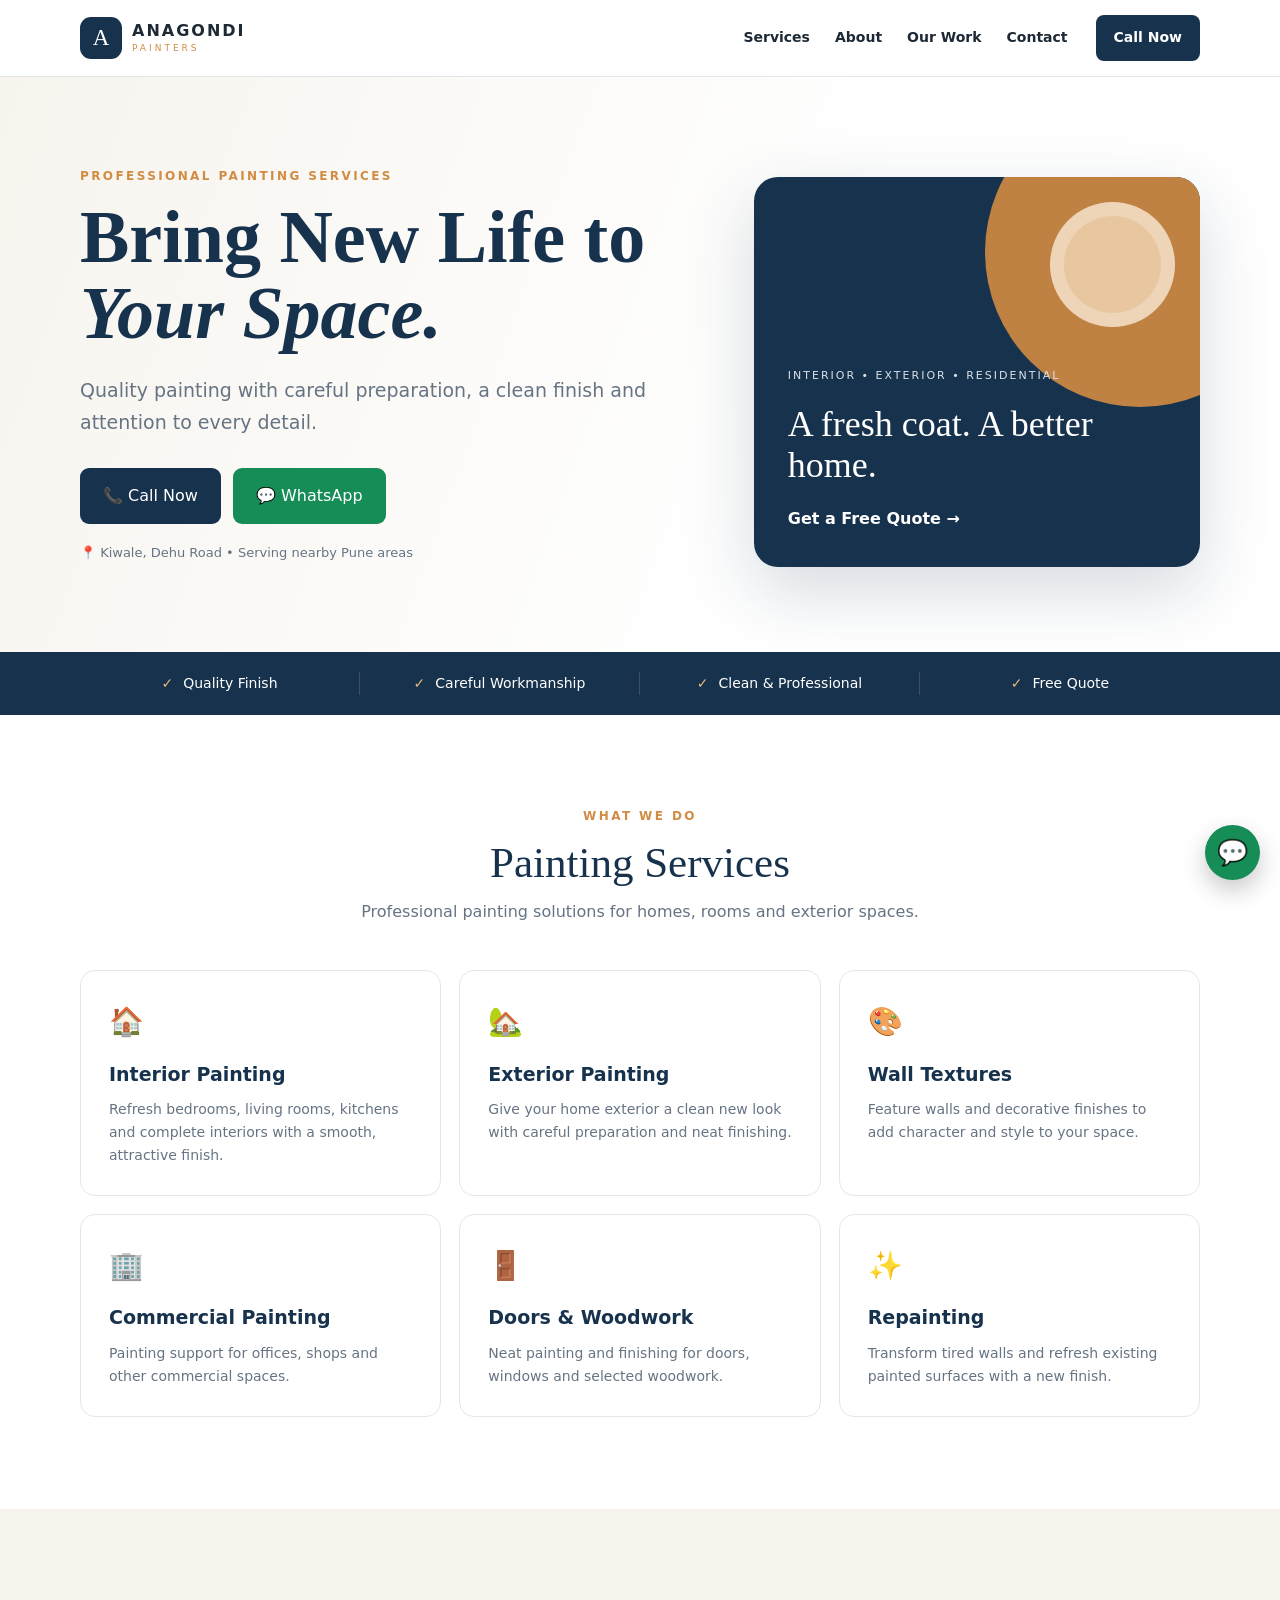
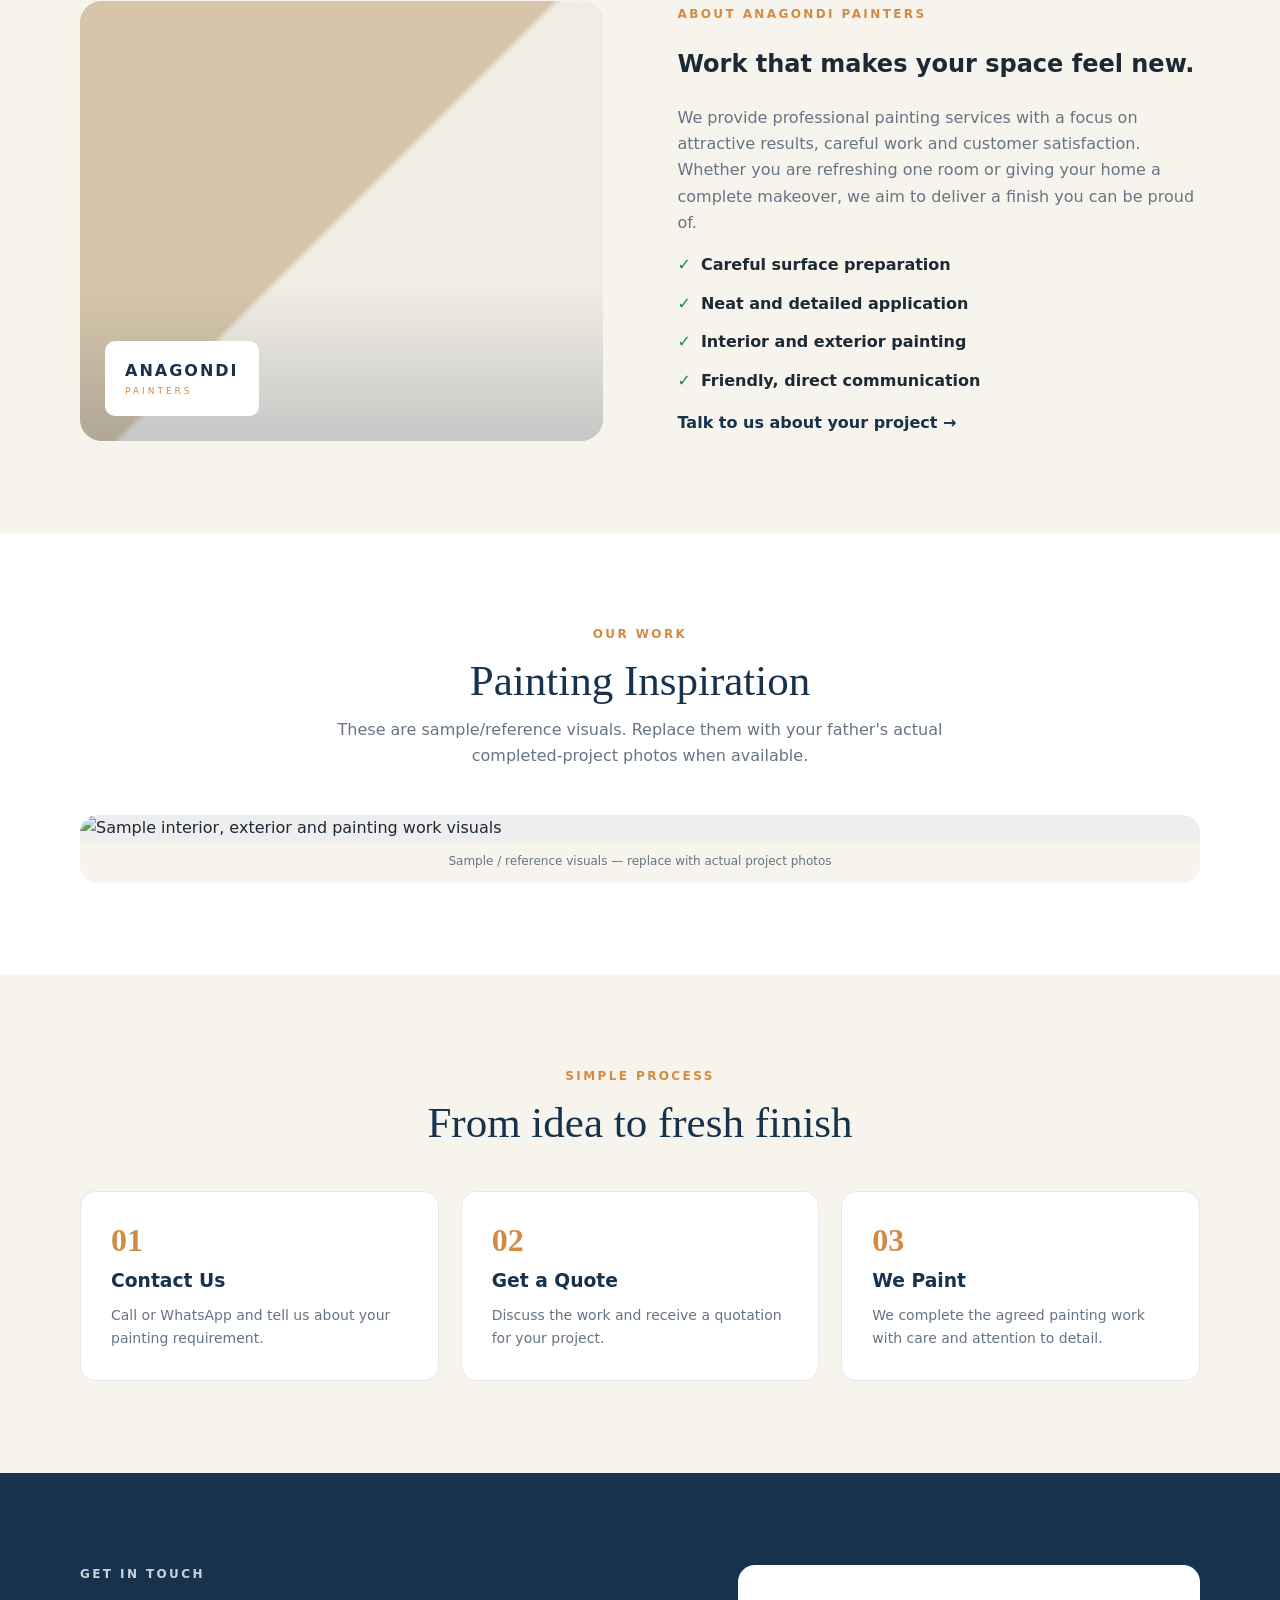
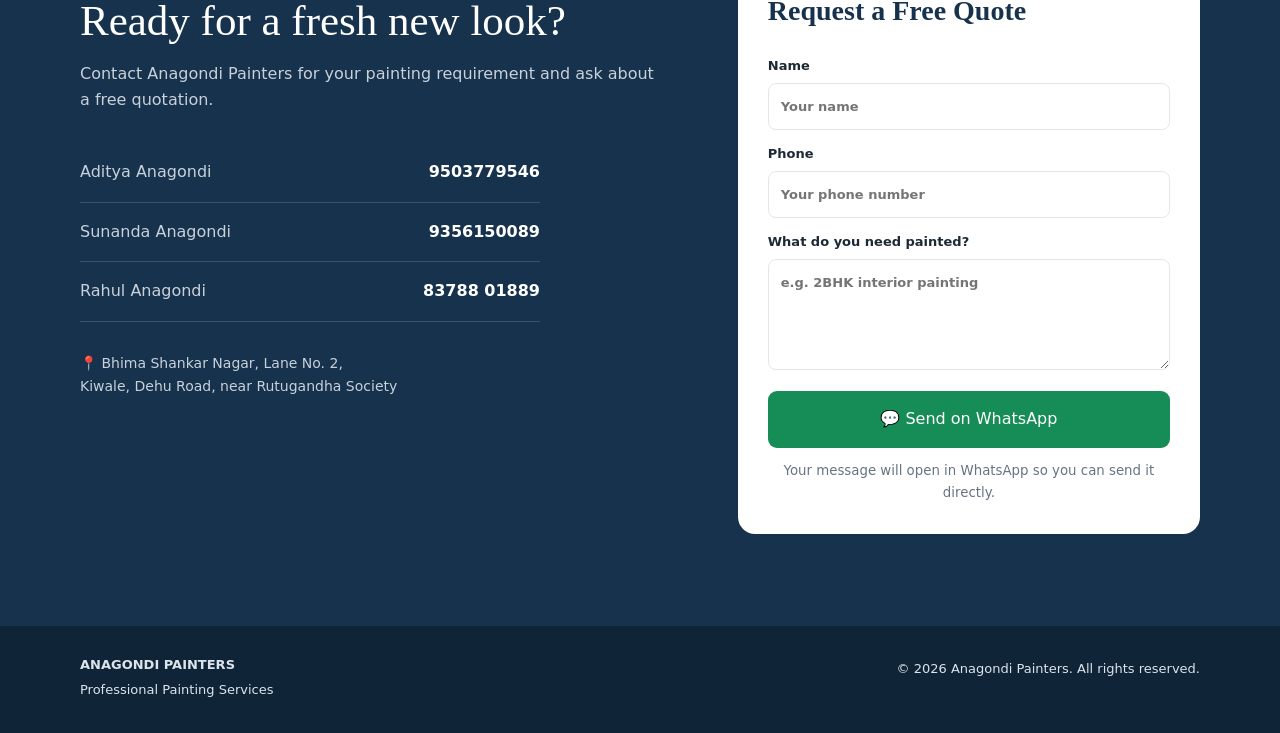
==== index.html @ 4c177e91 "Add files via upload" ====
<!DOCTYPE html>
<html lang="en">
<head>
  <meta charset="UTF-8">
  <meta name="viewport" content="width=device-width, initial-scale=1.0">
  <meta name="theme-color" content="#17324d">
  <meta name="description" content="Anagondi Painters - professional interior and exterior painting services in Kiwale, Dehu Road and nearby Pune areas. Call or WhatsApp for a free quote.">
  <meta name="keywords" content="painters in Kiwale, painters in Dehu Road, house painting Kiwale, interior painting Kiwale, exterior painting Dehu Road, Anagondi Painters">
  <title>Anagondi Painters | Professional Painting Services in Kiwale & Dehu Road</title>
  <link rel="stylesheet" href="style.css">
</head>
<body>
  <header class="topbar">
    <div class="container nav">
      <a class="brand" href="#home" aria-label="Anagondi Painters home">
        <span class="brand-mark">A</span>
        <span><strong>ANAGONDI</strong><small>PAINTERS</small></span>
      </a>
      <nav id="navLinks">
        <a href="#services">Services</a>
        <a href="#about">About</a>
        <a href="#gallery">Our Work</a>
        <a href="#contact">Contact</a>
      </nav>
      <a class="nav-call" href="tel:+918378801889">Call Now</a>
      <button class="menu" aria-label="Open menu" onclick="toggleMenu()">☰</button>
    </div>
  </header>

  <main id="home">
    <section class="hero">
      <div class="container hero-grid">
        <div class="hero-copy">
          <p class="eyebrow">PROFESSIONAL PAINTING SERVICES</p>
          <h1>Bring New Life to <span>Your Space.</span></h1>
          <p class="lead">Quality painting with careful preparation, a clean finish and attention to every detail.</p>
          <div class="hero-actions">
            <a class="btn primary" href="tel:+918378801889">📞 Call Now</a>
            <a class="btn whatsapp" href="https://wa.me/919503779546?text=Hello%20Anagondi%20Painters%2C%20I%20would%20like%20a%20free%20painting%20quotation." target="_blank" rel="noopener">💬 WhatsApp</a>
          </div>
          <p class="location">📍 Kiwale, Dehu Road • Serving nearby Pune areas</p>
        </div>
        <div class="hero-card">
          <div class="paint-swatch"></div>
          <p>INTERIOR • EXTERIOR • RESIDENTIAL</p>
          <h2>A fresh coat. A better home.</h2>
          <a href="#contact">Get a Free Quote →</a>
        </div>
      </div>
    </section>

    <section class="trust">
      <div class="container trust-grid">
        <div><strong>✓</strong><span>Quality Finish</span></div>
        <div><strong>✓</strong><span>Careful Workmanship</span></div>
        <div><strong>✓</strong><span>Clean & Professional</span></div>
        <div><strong>✓</strong><span>Free Quote</span></div>
      </div>
    </section>

    <section id="services" class="section">
      <div class="container">
        <div class="section-head">
          <p class="eyebrow">WHAT WE DO</p>
          <h2>Painting Services</h2>
          <p>Professional painting solutions for homes, rooms and exterior spaces.</p>
        </div>
        <div class="cards">
          <article class="card"><div class="icon">🏠</div><h3>Interior Painting</h3><p>Refresh bedrooms, living rooms, kitchens and complete interiors with a smooth, attractive finish.</p></article>
          <article class="card"><div class="icon">🏡</div><h3>Exterior Painting</h3><p>Give your home exterior a clean new look with careful preparation and neat finishing.</p></article>
          <article class="card"><div class="icon">🎨</div><h3>Wall Textures</h3><p>Feature walls and decorative finishes to add character and style to your space.</p></article>
          <article class="card"><div class="icon">🏢</div><h3>Commercial Painting</h3><p>Painting support for offices, shops and other commercial spaces.</p></article>
          <article class="card"><div class="icon">🚪</div><h3>Doors & Woodwork</h3><p>Neat painting and finishing for doors, windows and selected woodwork.</p></article>
          <article class="card"><div class="icon">✨</div><h3>Repainting</h3><p>Transform tired walls and refresh existing painted surfaces with a new finish.</p></article>
        </div>
      </div>
    </section>

    <section id="about" class="section soft">
      <div class="container about-grid">
        <div class="about-image">
          <div class="paint-wall"></div>
          <div class="about-badge"><strong>ANAGONDI</strong><span>PAINTERS</span></div>
        </div>
        <div>
          <p class="eyebrow">ABOUT ANAGONDI PAINTERS</p>
          <h2>Work that makes your space feel new.</h2>
          <p>We provide professional painting services with a focus on attractive results, careful work and customer satisfaction. Whether you are refreshing one room or giving your home a complete makeover, we aim to deliver a finish you can be proud of.</p>
          <ul class="check-list">
            <li>Careful surface preparation</li>
            <li>Neat and detailed application</li>
            <li>Interior and exterior painting</li>
            <li>Friendly, direct communication</li>
          </ul>
          <a class="text-link" href="#contact">Talk to us about your project →</a>
        </div>
      </div>
    </section>

    <section id="gallery" class="section">
      <div class="container">
        <div class="section-head">
          <p class="eyebrow">OUR WORK</p>
          <h2>Painting Inspiration</h2>
          <p>These are sample/reference visuals. Replace them with your father's actual completed-project photos when available.</p>
        </div>
        <div class="gallery-note">
          <img src="images/sample-projects.png" alt="Sample interior, exterior and painting work visuals">
        </div>
      </div>
    </section>

    <section class="process section soft">
      <div class="container">
        <div class="section-head">
          <p class="eyebrow">SIMPLE PROCESS</p>
          <h2>From idea to fresh finish</h2>
        </div>
        <div class="steps">
          <div class="step"><span>01</span><h3>Contact Us</h3><p>Call or WhatsApp and tell us about your painting requirement.</p></div>
          <div class="step"><span>02</span><h3>Get a Quote</h3><p>Discuss the work and receive a quotation for your project.</p></div>
          <div class="step"><span>03</span><h3>We Paint</h3><p>We complete the agreed painting work with care and attention to detail.</p></div>
        </div>
      </div>
    </section>

    <section id="contact" class="contact section">
      <div class="container contact-grid">
        <div>
          <p class="eyebrow">GET IN TOUCH</p>
          <h2>Ready for a fresh new look?</h2>
          <p>Contact Anagondi Painters for your painting requirement and ask about a free quotation.</p>
          <div class="contact-list">
            <a href="tel:+919503779546"><span>Aditya Anagondi</span><strong>9503779546</strong></a>
            <a href="tel:+919356150089"><span>Sunanda Anagondi</span><strong>9356150089</strong></a>
            <a href="tel:+918378801889"><span>Rahul Anagondi</span><strong>83788 01889</strong></a>
          </div>
          <p class="address">📍 Bhima Shankar Nagar, Lane No. 2,<br>Kiwale, Dehu Road, near Rutugandha Society</p>
        </div>
        <div class="quote-card">
          <h3>Request a Free Quote</h3>
          <form onsubmit="sendQuote(event)">
            <label>Name<input id="name" required placeholder="Your name"></label>
            <label>Phone<input id="phone" required type="tel" placeholder="Your phone number"></label>
            <label>What do you need painted?<textarea id="message" required rows="4" placeholder="e.g. 2BHK interior painting"></textarea></label>
            <button class="btn whatsapp full" type="submit">💬 Send on WhatsApp</button>
          </form>
          <small>Your message will open in WhatsApp so you can send it directly.</small>
        </div>
      </div>
    </section>
  </main>

  <footer>
    <div class="container footer-grid">
      <div><strong>ANAGONDI PAINTERS</strong><p>Professional Painting Services</p></div>
      <div><p>© <span id="year"></span> Anagondi Painters. All rights reserved.</p></div>
    </div>
  </footer>

  <a class="floating-wa" href="https://wa.me/919503779546?text=Hello%20Anagondi%20Painters%2C%20I%20would%20like%20to%20ask%20about%20painting%20services." target="_blank" rel="noopener" aria-label="WhatsApp Anagondi Painters">💬</a>

  <script>
    function toggleMenu() {
      document.getElementById('navLinks').classList.toggle('open');
    }
    function sendQuote(e) {
      e.preventDefault();
      const name = document.getElementById('name').value.trim();
      const phone = document.getElementById('phone').value.trim();
      const message = document.getElementById('message').value.trim();
      const text = `Hello Anagondi Painters, my name is ${name}. My phone number is ${phone}. I need painting work for: ${message}. I would like a quotation.`;
      window.open('https://wa.me/919503779546?text=' + encodeURIComponent(text), '_blank');
    }
    document.getElementById('year').textContent = new Date().getFullYear();
    document.querySelectorAll('#navLinks a').forEach(a => a.addEventListener('click', () => document.getElementById('navLinks').classList.remove('open')));
  </script>
</body>
</html>
---- style.css ----
:root{
  --navy:#17324d; --ink:#1d2935; --muted:#667483; --cream:#f7f4ee;
  --white:#fff; --line:#e4e7ea; --accent:#d28b42; --green:#168c57;
}
*{box-sizing:border-box}html{scroll-behavior:smooth}body{margin:0;font-family:Inter,ui-sans-serif,system-ui,-apple-system,BlinkMacSystemFont,"Segoe UI",sans-serif;color:var(--ink);background:var(--white);line-height:1.65}
a{text-decoration:none;color:inherit}.container{width:min(1120px,92%);margin:auto}
.topbar{position:sticky;top:0;z-index:20;background:rgba(255,255,255,.96);backdrop-filter:blur(12px);border-bottom:1px solid var(--line)}
.nav{height:76px;display:flex;align-items:center;gap:28px}.brand{display:flex;align-items:center;gap:10px;margin-right:auto}.brand-mark{width:42px;height:42px;border-radius:11px;background:var(--navy);color:#fff;display:grid;place-items:center;font-family:Georgia,serif;font-size:23px}.brand span:last-child{display:flex;flex-direction:column;line-height:1}.brand strong{font-size:16px;letter-spacing:2px}.brand small{font-size:9px;letter-spacing:3px;color:var(--accent);margin-top:5px}
nav{display:flex;gap:25px;font-size:14px;font-weight:600}nav a:hover{color:var(--accent)}.nav-call{background:var(--navy);color:#fff;padding:11px 18px;border-radius:8px;font-weight:700;font-size:14px}.menu{display:none;border:0;background:none;font-size:25px}
.hero{background:linear-gradient(110deg,#f7f4ee 0%,#fff 62%);padding:90px 0 75px;overflow:hidden}.hero-grid{display:grid;grid-template-columns:1.15fr .85fr;gap:70px;align-items:center}.eyebrow{font-size:12px;letter-spacing:2.4px;font-weight:800;color:var(--accent);margin:0 0 12px}.hero h1{font:600 clamp(45px,6vw,74px)/1.03 Georgia,serif;margin:0 0 24px;color:var(--navy);max-width:720px}.hero h1 span{font-style:italic}.lead{font-size:19px;color:var(--muted);max-width:600px}.hero-actions{display:flex;gap:12px;flex-wrap:wrap;margin:30px 0 18px}.btn{display:inline-flex;justify-content:center;align-items:center;gap:7px;padding:14px 22px;border-radius:9px;font-weight:800;border:1px solid transparent;cursor:pointer;font:inherit}.primary{background:var(--navy);color:#fff}.whatsapp{background:var(--green);color:#fff}.location{font-size:13px;color:var(--muted)}
.hero-card{min-height:390px;border-radius:24px;background:var(--navy);color:#fff;padding:34px;display:flex;flex-direction:column;justify-content:flex-end;position:relative;overflow:hidden;box-shadow:0 24px 70px rgba(23,50,77,.18)}.hero-card:before{content:"";position:absolute;width:310px;height:310px;border-radius:50%;background:var(--accent);opacity:.9;right:-95px;top:-80px}.paint-swatch{position:absolute;right:25px;top:25px;width:125px;height:125px;border-radius:50%;border:14px solid rgba(255,255,255,.25);background:#e8c69f}.hero-card p,.hero-card h2,.hero-card a{position:relative}.hero-card p{font-size:11px;letter-spacing:2px;color:#d9e1e8}.hero-card h2{font:500 36px/1.15 Georgia,serif;max-width:350px;margin:8px 0 20px}.hero-card a{font-weight:800}
.trust{background:var(--navy);color:#fff}.trust-grid{display:grid;grid-template-columns:repeat(4,1fr);padding:20px 0}.trust-grid div{display:flex;align-items:center;justify-content:center;gap:10px;border-right:1px solid rgba(255,255,255,.15);font-size:14px}.trust-grid div:last-child{border:0}.trust-grid strong{color:#e6b879}
.section{padding:92px 0}.soft{background:var(--cream)}.section-head{text-align:center;max-width:680px;margin:0 auto 45px}.section-head h2,.contact h2{font:500 43px/1.1 Georgia,serif;color:var(--navy);margin:0 0 13px}.section-head p:last-child{color:var(--muted);margin:0}
.cards{display:grid;grid-template-columns:repeat(3,1fr);gap:18px}.card{border:1px solid var(--line);border-radius:15px;padding:28px;background:#fff;transition:.2s}.card:hover{transform:translateY(-4px);box-shadow:0 16px 35px rgba(0,0,0,.07)}.icon{font-size:28px;margin-bottom:13px}.card h3{margin:0 0 8px;color:var(--navy);font-size:19px}.card p{margin:0;color:var(--muted);font-size:14px}
.about-grid{display:grid;grid-template-columns:1fr 1fr;gap:75px;align-items:center}.about-image{height:440px;border-radius:22px;background:#d8c8b0;position:relative;overflow:hidden}.paint-wall{position:absolute;inset:0;background:linear-gradient(135deg,#d6c5aa 0 49%,#f1ece4 50% 100%)}.paint-wall:after{content:"";position:absolute;left:0;bottom:0;width:100%;height:35%;background:linear-gradient(0deg,rgba(23,50,77,.2),transparent)}.about-badge{position:absolute;bottom:25px;left:25px;background:#fff;padding:17px 20px;border-radius:10px;display:flex;flex-direction:column}.about-badge strong{letter-spacing:2px;color:var(--navy)}.about-badge span{font-size:9px;letter-spacing:3px;color:var(--accent)}.about-grid p:not(.eyebrow){color:var(--muted)}.check-list{padding:0;list-style:none}.check-list li{margin:12px 0;font-weight:600}.check-list li:before{content:"✓";color:var(--green);font-weight:900;margin-right:10px}.text-link{font-weight:800;color:var(--navy)}
.gallery-note{border-radius:18px;overflow:hidden;background:#eee}.gallery-note img{display:block;width:100%;height:auto}.gallery-note:after{content:"Sample / reference visuals — replace with actual project photos";display:block;text-align:center;padding:11px;color:#667483;background:#f7f4ee;font-size:12px}
.steps{display:grid;grid-template-columns:repeat(3,1fr);gap:22px}.step{background:#fff;border:1px solid var(--line);padding:30px;border-radius:15px}.step span{font:700 32px Georgia,serif;color:var(--accent)}.step h3{color:var(--navy);margin:7px 0}.step p{color:var(--muted);margin:0;font-size:14px}
.contact{background:var(--navy);color:#fff}.contact h2{color:#fff}.contact-grid{display:grid;grid-template-columns:1fr .8fr;gap:80px;align-items:start}.contact p{color:#c8d1d9}.contact-list{margin:30px 0}.contact-list a{display:flex;justify-content:space-between;max-width:460px;padding:16px 0;border-bottom:1px solid rgba(255,255,255,.15)}.contact-list span{color:#c8d1d9}.contact-list strong{color:#fff}.address{font-size:14px}.quote-card{background:#fff;color:var(--ink);padding:30px;border-radius:17px}.quote-card h3{color:var(--navy);font:600 28px Georgia,serif;margin-top:0}.quote-card label{display:block;font-size:13px;font-weight:700;margin:13px 0}.quote-card input,.quote-card textarea{display:block;width:100%;margin-top:6px;padding:12px;border:1px solid var(--line);border-radius:8px;font:inherit}.full{width:100%;margin-top:8px}.quote-card small{display:block;color:var(--muted);margin-top:12px;text-align:center}
footer{background:#102438;color:#dce4eb;padding:28px 0}.footer-grid{display:flex;justify-content:space-between;gap:20px;font-size:13px}.footer-grid p{margin:4px 0}.floating-wa{position:fixed;right:20px;bottom:20px;width:55px;height:55px;border-radius:50%;background:var(--green);color:#fff;display:grid;place-items:center;font-size:25px;box-shadow:0 10px 25px rgba(0,0,0,.22);z-index:30}
@media(max-width:820px){.nav{height:68px}.nav-call{display:none}.menu{display:block}nav{display:none;position:absolute;top:68px;left:0;right:0;background:#fff;padding:15px 5%;flex-direction:column;gap:14px;border-bottom:1px solid var(--line)}nav.open{display:flex}.hero{padding:65px 0 55px}.hero-grid,.about-grid,.contact-grid{grid-template-columns:1fr;gap:40px}.hero-card{min-height:300px}.cards{grid-template-columns:repeat(2,1fr)}.trust-grid{grid-template-columns:repeat(2,1fr)}.trust-grid div{padding:10px;border-bottom:1px solid rgba(255,255,255,.15)}.section{padding:70px 0}.steps{grid-template-columns:1fr}.about-image{height:330px}.contact-grid{gap:30px}}
@media(max-width:560px){.brand strong{font-size:14px}.cards{grid-template-columns:1fr}.hero h1{font-size:45px}.hero-card h2{font-size:30px}.section-head h2,.contact h2{font-size:36px}.footer-grid{flex-direction:column}.contact-list a{display:block}.contact-list strong{display:block;margin-top:3px}}
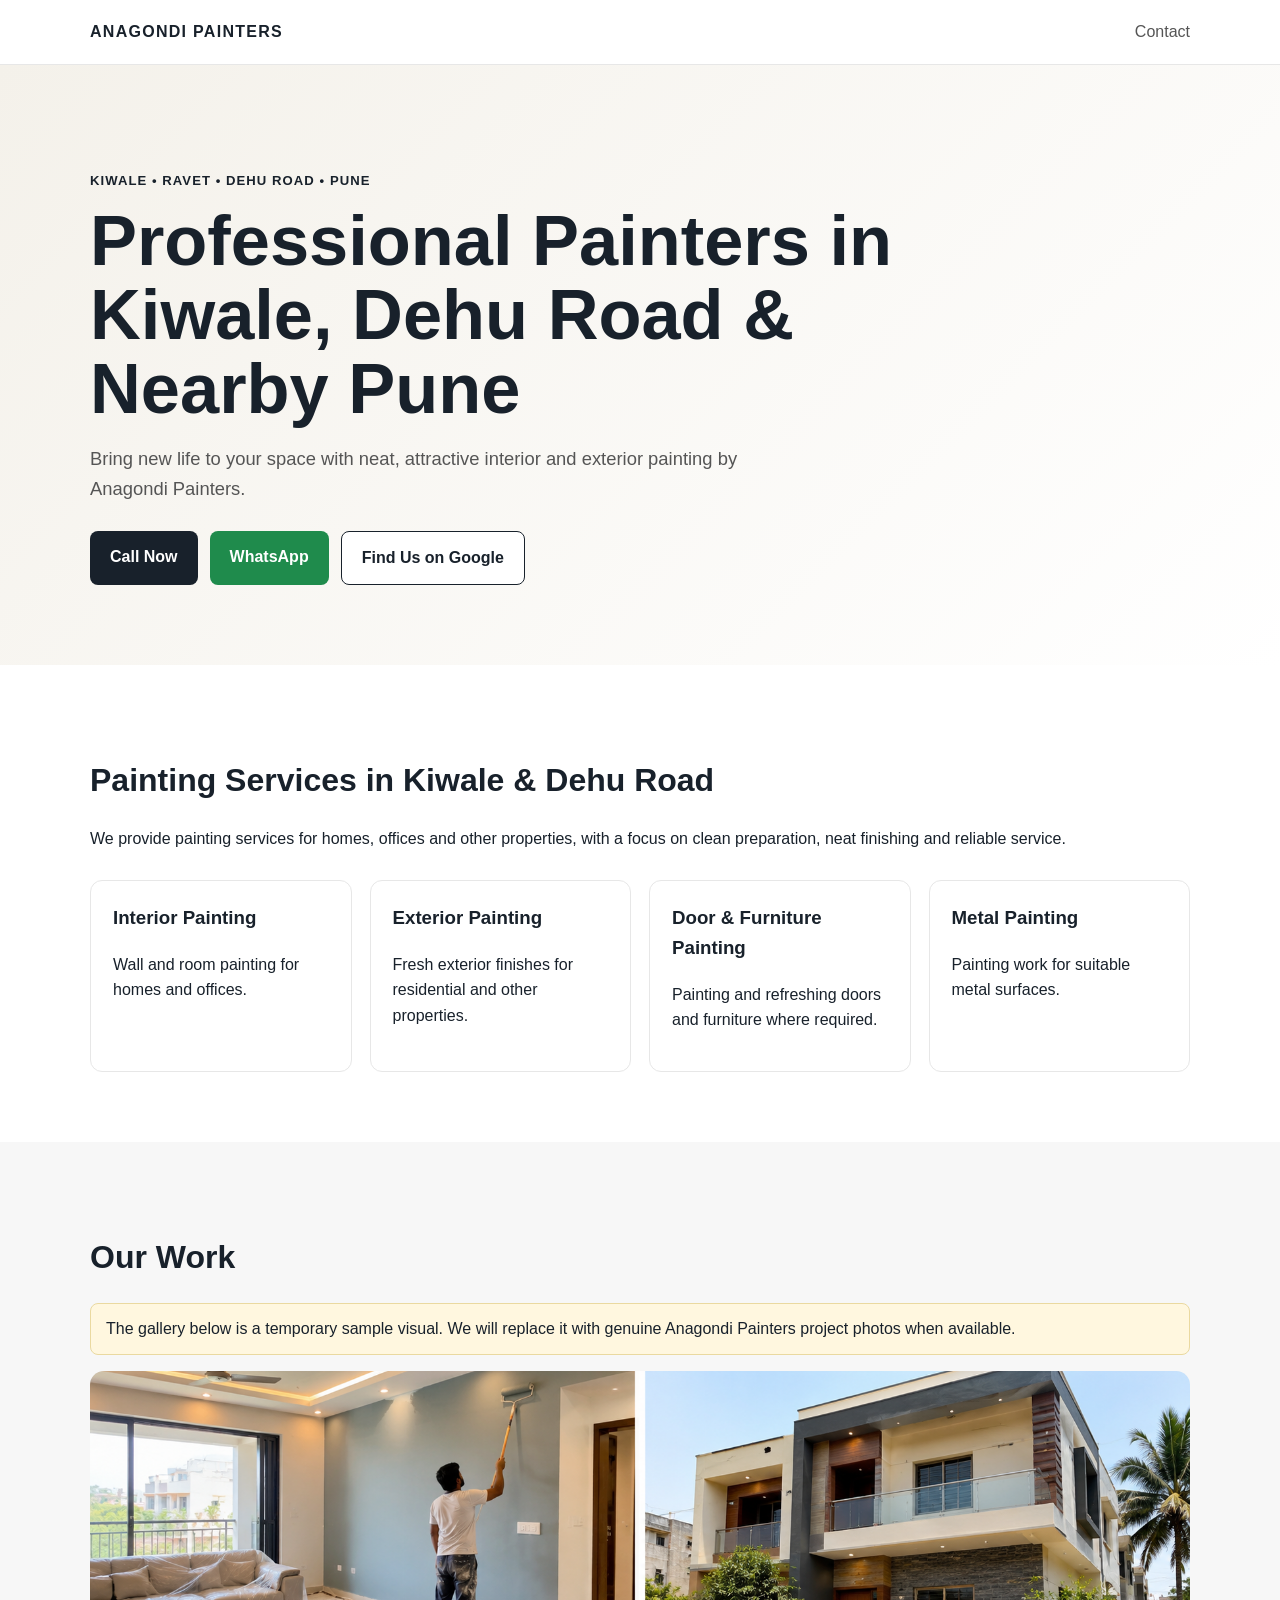
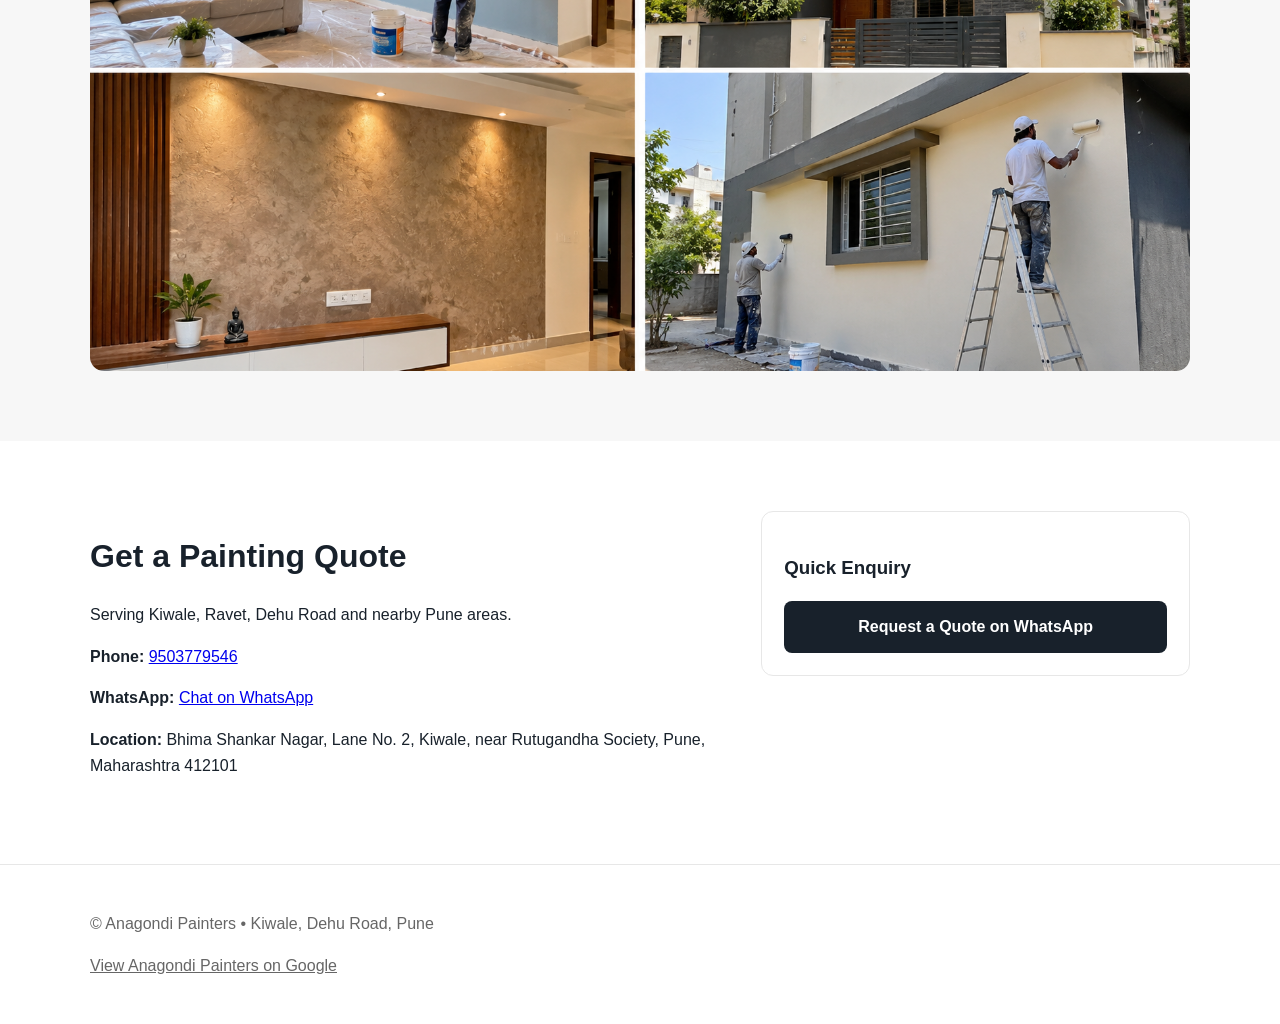
==== commit 3edffcbc: "Add files via upload" ====
--- a/index.html
+++ b/index.html
@@ -1,179 +1,35 @@
-<!DOCTYPE html>
-<html lang="en">
+<!doctype html>
+<html lang="en-IN">
 <head>
-  <meta charset="UTF-8">
-  <meta name="viewport" content="width=device-width, initial-scale=1.0">
-  <meta name="theme-color" content="#17324d">
-  <meta name="description" content="Anagondi Painters - professional interior and exterior painting services in Kiwale, Dehu Road and nearby Pune areas. Call or WhatsApp for a free quote.">
-  <meta name="keywords" content="painters in Kiwale, painters in Dehu Road, house painting Kiwale, interior painting Kiwale, exterior painting Dehu Road, Anagondi Painters">
-  <title>Anagondi Painters | Professional Painting Services in Kiwale & Dehu Road</title>
-  <link rel="stylesheet" href="style.css">
+<meta charset="utf-8"><meta name="viewport" content="width=device-width, initial-scale=1">
+<title>Anagondi Painters | Interior & Exterior Painters in Kiwale, Dehu Road, Pune</title>
+<meta name="description" content="Anagondi Painters provides professional interior and exterior painting services in Kiwale, Ravet, Dehu Road and nearby Pune areas. Call or WhatsApp for a painting quotation.">
+<meta name="keywords" content="Anagondi Painters, painters in Kiwale, painters in Dehu Road, painters in Ravet, painting services Kiwale, interior painting Pune, exterior painting Pune, house painting Kiwale, wall painting Dehu Road">
+<meta name="robots" content="index, follow">
+<link rel="canonical" href="https://adityaaras563-arch.github.io/anagondi-painters/">
+<meta property="og:title" content="Anagondi Painters | Kiwale, Dehu Road, Pune">
+<meta property="og:description" content="Professional interior and exterior painting services in Kiwale, Ravet, Dehu Road and nearby Pune areas.">
+<meta property="og:type" content="website">
+<meta property="og:url" content="https://adityaaras563-arch.github.io/anagondi-painters/">
+<meta property="og:image" content="https://adityaaras563-arch.github.io/anagondi-painters/sample-projects.png">
+<link rel="stylesheet" href="style.css">
+<script type="application/ld+json">
+{"@context":"https://schema.org","@type":"LocalBusiness","name":"Anagondi Painters","url":"https://adityaaras563-arch.github.io/anagondi-painters/","telephone":"+91-9503779546","description":"Professional interior and exterior painting services in Kiwale, Ravet, Dehu Road and nearby Pune areas.","image":"https://adityaaras563-arch.github.io/anagondi-painters/sample-projects.png","areaServed":[{"@type":"Place","name":"Kiwale"},{"@type":"Place","name":"Ravet"},{"@type":"Place","name":"Dehu Road"},{"@type":"City","name":"Pune"}],"address":{"@type":"PostalAddress","streetAddress":"Bhima Shankar Nagar, Lane No. 2, Kiwale, near Rutugandha Society","addressLocality":"Pune","postalCode":"412101","addressRegion":"Maharashtra","addressCountry":"IN"},"sameAs":["https://www.google.com/search?q=Anagondi+Painters+Kiwale"]}
+</script>
 </head>
 <body>
-  <header class="topbar">
-    <div class="container nav">
-      <a class="brand" href="#home" aria-label="Anagondi Painters home">
-        <span class="brand-mark">A</span>
-        <span><strong>ANAGONDI</strong><small>PAINTERS</small></span>
-      </a>
-      <nav id="navLinks">
-        <a href="#services">Services</a>
-        <a href="#about">About</a>
-        <a href="#gallery">Our Work</a>
-        <a href="#contact">Contact</a>
-      </nav>
-      <a class="nav-call" href="tel:+918378801889">Call Now</a>
-      <button class="menu" aria-label="Open menu" onclick="toggleMenu()">☰</button>
-    </div>
-  </header>
-
-  <main id="home">
-    <section class="hero">
-      <div class="container hero-grid">
-        <div class="hero-copy">
-          <p class="eyebrow">PROFESSIONAL PAINTING SERVICES</p>
-          <h1>Bring New Life to <span>Your Space.</span></h1>
-          <p class="lead">Quality painting with careful preparation, a clean finish and attention to every detail.</p>
-          <div class="hero-actions">
-            <a class="btn primary" href="tel:+918378801889">📞 Call Now</a>
-            <a class="btn whatsapp" href="https://wa.me/919503779546?text=Hello%20Anagondi%20Painters%2C%20I%20would%20like%20a%20free%20painting%20quotation." target="_blank" rel="noopener">💬 WhatsApp</a>
-          </div>
-          <p class="location">📍 Kiwale, Dehu Road • Serving nearby Pune areas</p>
-        </div>
-        <div class="hero-card">
-          <div class="paint-swatch"></div>
-          <p>INTERIOR • EXTERIOR • RESIDENTIAL</p>
-          <h2>A fresh coat. A better home.</h2>
-          <a href="#contact">Get a Free Quote →</a>
-        </div>
-      </div>
-    </section>
-
-    <section class="trust">
-      <div class="container trust-grid">
-        <div><strong>✓</strong><span>Quality Finish</span></div>
-        <div><strong>✓</strong><span>Careful Workmanship</span></div>
-        <div><strong>✓</strong><span>Clean & Professional</span></div>
-        <div><strong>✓</strong><span>Free Quote</span></div>
-      </div>
-    </section>
-
-    <section id="services" class="section">
-      <div class="container">
-        <div class="section-head">
-          <p class="eyebrow">WHAT WE DO</p>
-          <h2>Painting Services</h2>
-          <p>Professional painting solutions for homes, rooms and exterior spaces.</p>
-        </div>
-        <div class="cards">
-          <article class="card"><div class="icon">🏠</div><h3>Interior Painting</h3><p>Refresh bedrooms, living rooms, kitchens and complete interiors with a smooth, attractive finish.</p></article>
-          <article class="card"><div class="icon">🏡</div><h3>Exterior Painting</h3><p>Give your home exterior a clean new look with careful preparation and neat finishing.</p></article>
-          <article class="card"><div class="icon">🎨</div><h3>Wall Textures</h3><p>Feature walls and decorative finishes to add character and style to your space.</p></article>
-          <article class="card"><div class="icon">🏢</div><h3>Commercial Painting</h3><p>Painting support for offices, shops and other commercial spaces.</p></article>
-          <article class="card"><div class="icon">🚪</div><h3>Doors & Woodwork</h3><p>Neat painting and finishing for doors, windows and selected woodwork.</p></article>
-          <article class="card"><div class="icon">✨</div><h3>Repainting</h3><p>Transform tired walls and refresh existing painted surfaces with a new finish.</p></article>
-        </div>
-      </div>
-    </section>
-
-    <section id="about" class="section soft">
-      <div class="container about-grid">
-        <div class="about-image">
-          <div class="paint-wall"></div>
-          <div class="about-badge"><strong>ANAGONDI</strong><span>PAINTERS</span></div>
-        </div>
-        <div>
-          <p class="eyebrow">ABOUT ANAGONDI PAINTERS</p>
-          <h2>Work that makes your space feel new.</h2>
-          <p>We provide professional painting services with a focus on attractive results, careful work and customer satisfaction. Whether you are refreshing one room or giving your home a complete makeover, we aim to deliver a finish you can be proud of.</p>
-          <ul class="check-list">
-            <li>Careful surface preparation</li>
-            <li>Neat and detailed application</li>
-            <li>Interior and exterior painting</li>
-            <li>Friendly, direct communication</li>
-          </ul>
-          <a class="text-link" href="#contact">Talk to us about your project →</a>
-        </div>
-      </div>
-    </section>
-
-    <section id="gallery" class="section">
-      <div class="container">
-        <div class="section-head">
-          <p class="eyebrow">OUR WORK</p>
-          <h2>Painting Inspiration</h2>
-          <p>These are sample/reference visuals. Replace them with your father's actual completed-project photos when available.</p>
-        </div>
-        <div class="gallery-note">
-          <img src="images/sample-projects.png" alt="Sample interior, exterior and painting work visuals">
-        </div>
-      </div>
-    </section>
-
-    <section class="process section soft">
-      <div class="container">
-        <div class="section-head">
-          <p class="eyebrow">SIMPLE PROCESS</p>
-          <h2>From idea to fresh finish</h2>
-        </div>
-        <div class="steps">
-          <div class="step"><span>01</span><h3>Contact Us</h3><p>Call or WhatsApp and tell us about your painting requirement.</p></div>
-          <div class="step"><span>02</span><h3>Get a Quote</h3><p>Discuss the work and receive a quotation for your project.</p></div>
-          <div class="step"><span>03</span><h3>We Paint</h3><p>We complete the agreed painting work with care and attention to detail.</p></div>
-        </div>
-      </div>
-    </section>
-
-    <section id="contact" class="contact section">
-      <div class="container contact-grid">
-        <div>
-          <p class="eyebrow">GET IN TOUCH</p>
-          <h2>Ready for a fresh new look?</h2>
-          <p>Contact Anagondi Painters for your painting requirement and ask about a free quotation.</p>
-          <div class="contact-list">
-            <a href="tel:+919503779546"><span>Aditya Anagondi</span><strong>9503779546</strong></a>
-            <a href="tel:+919356150089"><span>Sunanda Anagondi</span><strong>9356150089</strong></a>
-            <a href="tel:+918378801889"><span>Rahul Anagondi</span><strong>83788 01889</strong></a>
-          </div>
-          <p class="address">📍 Bhima Shankar Nagar, Lane No. 2,<br>Kiwale, Dehu Road, near Rutugandha Society</p>
-        </div>
-        <div class="quote-card">
-          <h3>Request a Free Quote</h3>
-          <form onsubmit="sendQuote(event)">
-            <label>Name<input id="name" required placeholder="Your name"></label>
-            <label>Phone<input id="phone" required type="tel" placeholder="Your phone number"></label>
-            <label>What do you need painted?<textarea id="message" required rows="4" placeholder="e.g. 2BHK interior painting"></textarea></label>
-            <button class="btn whatsapp full" type="submit">💬 Send on WhatsApp</button>
-          </form>
-          <small>Your message will open in WhatsApp so you can send it directly.</small>
-        </div>
-      </div>
-    </section>
-  </main>
-
-  <footer>
-    <div class="container footer-grid">
-      <div><strong>ANAGONDI PAINTERS</strong><p>Professional Painting Services</p></div>
-      <div><p>© <span id="year"></span> Anagondi Painters. All rights reserved.</p></div>
-    </div>
-  </footer>
-
-  <a class="floating-wa" href="https://wa.me/919503779546?text=Hello%20Anagondi%20Painters%2C%20I%20would%20like%20to%20ask%20about%20painting%20services." target="_blank" rel="noopener" aria-label="WhatsApp Anagondi Painters">💬</a>
-
-  <script>
-    function toggleMenu() {
-      document.getElementById('navLinks').classList.toggle('open');
-    }
-    function sendQuote(e) {
-      e.preventDefault();
-      const name = document.getElementById('name').value.trim();
-      const phone = document.getElementById('phone').value.trim();
-      const message = document.getElementById('message').value.trim();
-      const text = `Hello Anagondi Painters, my name is ${name}. My phone number is ${phone}. I need painting work for: ${message}. I would like a quotation.`;
-      window.open('https://wa.me/919503779546?text=' + encodeURIComponent(text), '_blank');
-    }
-    document.getElementById('year').textContent = new Date().getFullYear();
-    document.querySelectorAll('#navLinks a').forEach(a => a.addEventListener('click', () => document.getElementById('navLinks').classList.remove('open')));
-  </script>
-</body>
-</html>
+<header class="site-header"><div class="container nav"><a class="brand" href="#home">ANAGONDI PAINTERS</a><a class="nav-link" href="#contact">Contact</a></div></header>
+<main>
+<section id="home" class="hero"><div class="container">
+<p class="eyebrow">Kiwale • Ravet • Dehu Road • Pune</p>
+<h1>Professional Painters in Kiwale, Dehu Road & Nearby Pune</h1>
+<p class="lead">Bring new life to your space with neat, attractive interior and exterior painting by Anagondi Painters.</p>
+<div class="actions"><a class="btn primary" href="tel:+919503779546">Call Now</a><a class="btn secondary" href="https://wa.me/919503779546">WhatsApp</a><a class="btn outline" href="https://www.google.com/search?q=Anagondi+Painters+Kiwale" target="_blank" rel="noopener">Find Us on Google</a></div>
+</div></section>
+<section class="section"><div class="container"><h2>Painting Services in Kiwale & Dehu Road</h2><p>We provide painting services for homes, offices and other properties, with a focus on clean preparation, neat finishing and reliable service.</p>
+<div class="cards"><article><h3>Interior Painting</h3><p>Wall and room painting for homes and offices.</p></article><article><h3>Exterior Painting</h3><p>Fresh exterior finishes for residential and other properties.</p></article><article><h3>Door & Furniture Painting</h3><p>Painting and refreshing doors and furniture where required.</p></article><article><h3>Metal Painting</h3><p>Painting work for suitable metal surfaces.</p></article></div></div></section>
+<section class="section alt"><div class="container"><h2>Our Work</h2><p class="notice">The gallery below is a temporary sample visual. We will replace it with genuine Anagondi Painters project photos when available.</p><img class="gallery-image" src="sample-projects.png" alt="Sample interior and exterior painting scenes"></div></section>
+<section class="section" id="contact"><div class="container contact"><div><h2>Get a Painting Quote</h2><p>Serving Kiwale, Ravet, Dehu Road and nearby Pune areas.</p><p><strong>Phone:</strong> <a href="tel:+919503779546">9503779546</a></p><p><strong>WhatsApp:</strong> <a href="https://wa.me/919503779546">Chat on WhatsApp</a></p><p><strong>Location:</strong> Bhima Shankar Nagar, Lane No. 2, Kiwale, near Rutugandha Society, Pune, Maharashtra 412101</p></div><div class="quote-box"><h3>Quick Enquiry</h3><a class="btn primary wide" href="https://wa.me/919503779546?text=Hello%20Anagondi%20Painters%2C%20I%20would%20like%20a%20painting%20quotation.">Request a Quote on WhatsApp</a></div></div></section>
+</main>
+<footer class="footer"><div class="container"><p>© Anagondi Painters • Kiwale, Dehu Road, Pune</p><p><a href="https://www.google.com/search?q=Anagondi+Painters+Kiwale" target="_blank" rel="noopener">View Anagondi Painters on Google</a></p></div></footer>
+</body></html>
--- a/style.css
+++ b/style.css
@@ -1,21 +1 @@
-:root{
-  --navy:#17324d; --ink:#1d2935; --muted:#667483; --cream:#f7f4ee;
-  --white:#fff; --line:#e4e7ea; --accent:#d28b42; --green:#168c57;
-}
-*{box-sizing:border-box}html{scroll-behavior:smooth}body{margin:0;font-family:Inter,ui-sans-serif,system-ui,-apple-system,BlinkMacSystemFont,"Segoe UI",sans-serif;color:var(--ink);background:var(--white);line-height:1.65}
-a{text-decoration:none;color:inherit}.container{width:min(1120px,92%);margin:auto}
-.topbar{position:sticky;top:0;z-index:20;background:rgba(255,255,255,.96);backdrop-filter:blur(12px);border-bottom:1px solid var(--line)}
-.nav{height:76px;display:flex;align-items:center;gap:28px}.brand{display:flex;align-items:center;gap:10px;margin-right:auto}.brand-mark{width:42px;height:42px;border-radius:11px;background:var(--navy);color:#fff;display:grid;place-items:center;font-family:Georgia,serif;font-size:23px}.brand span:last-child{display:flex;flex-direction:column;line-height:1}.brand strong{font-size:16px;letter-spacing:2px}.brand small{font-size:9px;letter-spacing:3px;color:var(--accent);margin-top:5px}
-nav{display:flex;gap:25px;font-size:14px;font-weight:600}nav a:hover{color:var(--accent)}.nav-call{background:var(--navy);color:#fff;padding:11px 18px;border-radius:8px;font-weight:700;font-size:14px}.menu{display:none;border:0;background:none;font-size:25px}
-.hero{background:linear-gradient(110deg,#f7f4ee 0%,#fff 62%);padding:90px 0 75px;overflow:hidden}.hero-grid{display:grid;grid-template-columns:1.15fr .85fr;gap:70px;align-items:center}.eyebrow{font-size:12px;letter-spacing:2.4px;font-weight:800;color:var(--accent);margin:0 0 12px}.hero h1{font:600 clamp(45px,6vw,74px)/1.03 Georgia,serif;margin:0 0 24px;color:var(--navy);max-width:720px}.hero h1 span{font-style:italic}.lead{font-size:19px;color:var(--muted);max-width:600px}.hero-actions{display:flex;gap:12px;flex-wrap:wrap;margin:30px 0 18px}.btn{display:inline-flex;justify-content:center;align-items:center;gap:7px;padding:14px 22px;border-radius:9px;font-weight:800;border:1px solid transparent;cursor:pointer;font:inherit}.primary{background:var(--navy);color:#fff}.whatsapp{background:var(--green);color:#fff}.location{font-size:13px;color:var(--muted)}
-.hero-card{min-height:390px;border-radius:24px;background:var(--navy);color:#fff;padding:34px;display:flex;flex-direction:column;justify-content:flex-end;position:relative;overflow:hidden;box-shadow:0 24px 70px rgba(23,50,77,.18)}.hero-card:before{content:"";position:absolute;width:310px;height:310px;border-radius:50%;background:var(--accent);opacity:.9;right:-95px;top:-80px}.paint-swatch{position:absolute;right:25px;top:25px;width:125px;height:125px;border-radius:50%;border:14px solid rgba(255,255,255,.25);background:#e8c69f}.hero-card p,.hero-card h2,.hero-card a{position:relative}.hero-card p{font-size:11px;letter-spacing:2px;color:#d9e1e8}.hero-card h2{font:500 36px/1.15 Georgia,serif;max-width:350px;margin:8px 0 20px}.hero-card a{font-weight:800}
-.trust{background:var(--navy);color:#fff}.trust-grid{display:grid;grid-template-columns:repeat(4,1fr);padding:20px 0}.trust-grid div{display:flex;align-items:center;justify-content:center;gap:10px;border-right:1px solid rgba(255,255,255,.15);font-size:14px}.trust-grid div:last-child{border:0}.trust-grid strong{color:#e6b879}
-.section{padding:92px 0}.soft{background:var(--cream)}.section-head{text-align:center;max-width:680px;margin:0 auto 45px}.section-head h2,.contact h2{font:500 43px/1.1 Georgia,serif;color:var(--navy);margin:0 0 13px}.section-head p:last-child{color:var(--muted);margin:0}
-.cards{display:grid;grid-template-columns:repeat(3,1fr);gap:18px}.card{border:1px solid var(--line);border-radius:15px;padding:28px;background:#fff;transition:.2s}.card:hover{transform:translateY(-4px);box-shadow:0 16px 35px rgba(0,0,0,.07)}.icon{font-size:28px;margin-bottom:13px}.card h3{margin:0 0 8px;color:var(--navy);font-size:19px}.card p{margin:0;color:var(--muted);font-size:14px}
-.about-grid{display:grid;grid-template-columns:1fr 1fr;gap:75px;align-items:center}.about-image{height:440px;border-radius:22px;background:#d8c8b0;position:relative;overflow:hidden}.paint-wall{position:absolute;inset:0;background:linear-gradient(135deg,#d6c5aa 0 49%,#f1ece4 50% 100%)}.paint-wall:after{content:"";position:absolute;left:0;bottom:0;width:100%;height:35%;background:linear-gradient(0deg,rgba(23,50,77,.2),transparent)}.about-badge{position:absolute;bottom:25px;left:25px;background:#fff;padding:17px 20px;border-radius:10px;display:flex;flex-direction:column}.about-badge strong{letter-spacing:2px;color:var(--navy)}.about-badge span{font-size:9px;letter-spacing:3px;color:var(--accent)}.about-grid p:not(.eyebrow){color:var(--muted)}.check-list{padding:0;list-style:none}.check-list li{margin:12px 0;font-weight:600}.check-list li:before{content:"✓";color:var(--green);font-weight:900;margin-right:10px}.text-link{font-weight:800;color:var(--navy)}
-.gallery-note{border-radius:18px;overflow:hidden;background:#eee}.gallery-note img{display:block;width:100%;height:auto}.gallery-note:after{content:"Sample / reference visuals — replace with actual project photos";display:block;text-align:center;padding:11px;color:#667483;background:#f7f4ee;font-size:12px}
-.steps{display:grid;grid-template-columns:repeat(3,1fr);gap:22px}.step{background:#fff;border:1px solid var(--line);padding:30px;border-radius:15px}.step span{font:700 32px Georgia,serif;color:var(--accent)}.step h3{color:var(--navy);margin:7px 0}.step p{color:var(--muted);margin:0;font-size:14px}
-.contact{background:var(--navy);color:#fff}.contact h2{color:#fff}.contact-grid{display:grid;grid-template-columns:1fr .8fr;gap:80px;align-items:start}.contact p{color:#c8d1d9}.contact-list{margin:30px 0}.contact-list a{display:flex;justify-content:space-between;max-width:460px;padding:16px 0;border-bottom:1px solid rgba(255,255,255,.15)}.contact-list span{color:#c8d1d9}.contact-list strong{color:#fff}.address{font-size:14px}.quote-card{background:#fff;color:var(--ink);padding:30px;border-radius:17px}.quote-card h3{color:var(--navy);font:600 28px Georgia,serif;margin-top:0}.quote-card label{display:block;font-size:13px;font-weight:700;margin:13px 0}.quote-card input,.quote-card textarea{display:block;width:100%;margin-top:6px;padding:12px;border:1px solid var(--line);border-radius:8px;font:inherit}.full{width:100%;margin-top:8px}.quote-card small{display:block;color:var(--muted);margin-top:12px;text-align:center}
-footer{background:#102438;color:#dce4eb;padding:28px 0}.footer-grid{display:flex;justify-content:space-between;gap:20px;font-size:13px}.footer-grid p{margin:4px 0}.floating-wa{position:fixed;right:20px;bottom:20px;width:55px;height:55px;border-radius:50%;background:var(--green);color:#fff;display:grid;place-items:center;font-size:25px;box-shadow:0 10px 25px rgba(0,0,0,.22);z-index:30}
-@media(max-width:820px){.nav{height:68px}.nav-call{display:none}.menu{display:block}nav{display:none;position:absolute;top:68px;left:0;right:0;background:#fff;padding:15px 5%;flex-direction:column;gap:14px;border-bottom:1px solid var(--line)}nav.open{display:flex}.hero{padding:65px 0 55px}.hero-grid,.about-grid,.contact-grid{grid-template-columns:1fr;gap:40px}.hero-card{min-height:300px}.cards{grid-template-columns:repeat(2,1fr)}.trust-grid{grid-template-columns:repeat(2,1fr)}.trust-grid div{padding:10px;border-bottom:1px solid rgba(255,255,255,.15)}.section{padding:70px 0}.steps{grid-template-columns:1fr}.about-image{height:330px}.contact-grid{gap:30px}}
-@media(max-width:560px){.brand strong{font-size:14px}.cards{grid-template-columns:1fr}.hero h1{font-size:45px}.hero-card h2{font-size:30px}.section-head h2,.contact h2{font-size:36px}.footer-grid{flex-direction:column}.contact-list a{display:block}.contact-list strong{display:block;margin-top:3px}}
+*{box-sizing:border-box}html{scroll-behavior:smooth}body{margin:0;font-family:Arial,Helvetica,sans-serif;color:#18212b;background:#fff;line-height:1.6}.container{width:min(1100px,92%);margin:auto}.site-header{position:sticky;top:0;background:#fff;border-bottom:1px solid #e7e7e7;z-index:10}.nav{min-height:64px;display:flex;align-items:center;justify-content:space-between}.brand{font-weight:800;letter-spacing:.08em;color:#18212b;text-decoration:none}.nav-link{color:#555;text-decoration:none}.hero{padding:92px 0 80px;background:linear-gradient(135deg,#f4f1ea,#fff)}.eyebrow{font-weight:700;text-transform:uppercase;letter-spacing:.08em;font-size:.82rem}.hero h1{font-size:clamp(2.2rem,6vw,4.4rem);line-height:1.05;max-width:850px;margin:.5rem 0 1rem}.lead{font-size:1.15rem;max-width:720px;color:#555}.actions{display:flex;flex-wrap:wrap;gap:12px;margin-top:28px}.btn{display:inline-block;padding:13px 20px;border-radius:8px;text-decoration:none;font-weight:700}.primary{background:#18212b;color:#fff}.secondary{background:#1f8b4c;color:#fff}.outline{border:1px solid #18212b;color:#18212b;background:#fff}.section{padding:70px 0}.alt{background:#f7f7f7}.section h2{font-size:2rem;line-height:1.2}.cards{display:grid;grid-template-columns:repeat(4,1fr);gap:18px;margin-top:28px}.cards article,.quote-box{border:1px solid #e7e7e7;border-radius:12px;padding:22px;background:#fff}.cards h3{margin-top:0}.gallery-image{width:100%;display:block;border-radius:14px;max-height:600px;object-fit:cover}.notice{background:#fff7df;border:1px solid #ead9a0;padding:12px 15px;border-radius:8px}.contact{display:grid;grid-template-columns:1.5fr 1fr;gap:28px;align-items:start}.wide{width:100%;text-align:center}.footer{padding:30px 0;border-top:1px solid #e7e7e7;color:#666}.footer a{color:inherit}@media(max-width:800px){.cards{grid-template-columns:1fr 1fr}.contact{grid-template-columns:1fr}}@media(max-width:520px){.cards{grid-template-columns:1fr}.hero{padding:65px 0}.actions .btn{width:100%;text-align:center}}
